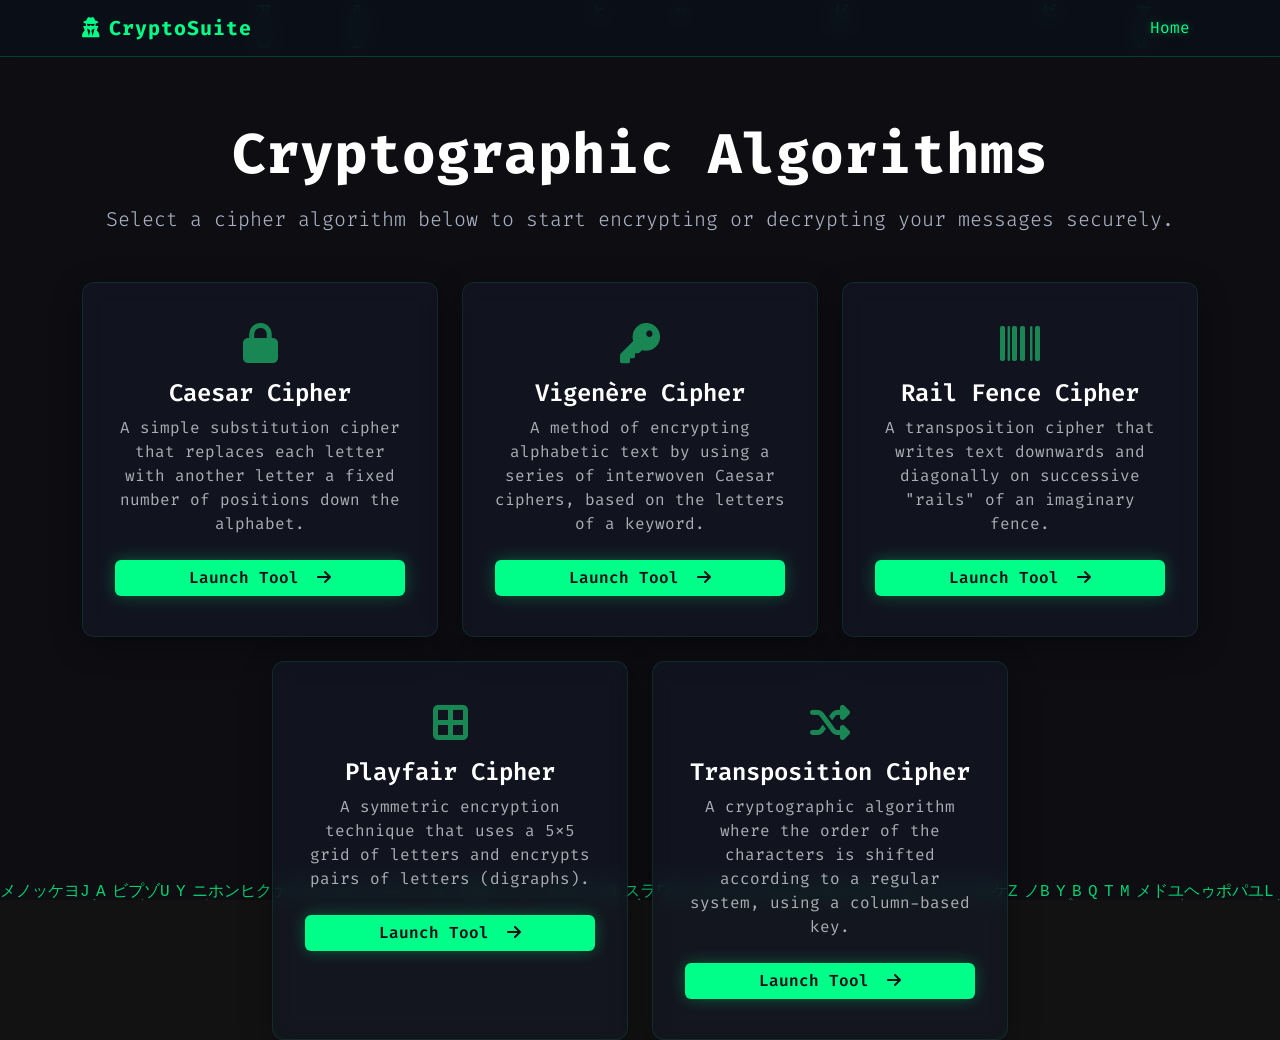
==== Lab_02/web/index.html @ 9fda693c "Web Interface" ====
<!DOCTYPE html>
<html lang="en" data-bs-theme="dark">
<head>
    <meta charset="UTF-8">
    <meta name="viewport" content="width=device-width, initial-scale=1.0">
    <title>CryptoSuite | Cipher Algorithms</title>
    <!-- Bootstrap CSS -->
    <link href="https://cdn.jsdelivr.net/npm/bootstrap@5.3.2/dist/css/bootstrap.min.css" rel="stylesheet">
    <link rel="stylesheet" href="style.css">
    <!-- FontAwesome -->
    <link rel="stylesheet" href="https://cdnjs.cloudflare.com/ajax/libs/font-awesome/6.4.2/css/all.min.css">
</head>
<body>
<canvas id="matrix-bg" style="position: fixed; top: 0; left: 0; width: 100vw; height: 100vh; z-index: -1; pointer-events: none;"></canvas>

<nav class="navbar navbar-expand-lg sticky-top">
    <div class="container">
        <a class="navbar-brand" href="index.html">
            <i class="fa-solid fa-user-secret me-2"></i>CryptoSuite
        </a>
        <button class="navbar-toggler" type="button" data-bs-toggle="collapse" data-bs-target="#navbarNav">
            <span class="navbar-toggler-icon"></span>
        </button>
        <div class="collapse navbar-collapse" id="navbarNav">
            <ul class="navbar-nav ms-auto">
                <li class="nav-item">
                    <a class="nav-link active" href="index.html">Home</a>
                </li>
            </ul>
        </div>
    </div>
</nav>

<div class="container mt-5 pt-3">
    <div class="text-center mb-5">
        <h1 class="display-4 text-white fw-bold mb-3">Cryptographic Algorithms</h1>
        <p class="lead">Select a cipher algorithm below to start encrypting or decrypting your messages securely.</p>
    </div>

    <div class="row g-4">
        <!-- Caesar -->
        <div class="col-md-6 col-lg-4">
            <div class="card h-100 px-3 py-4 text-center">
                <div class="card-body">
                    <i class="fa-solid fa-lock text-success fs-1 mb-3"></i>
                    <h5 class="card-title fs-4">Caesar Cipher</h5>
                    <p class="card-text text-muted mb-4">A simple substitution cipher that replaces each letter with another letter a fixed number of positions down the alphabet.</p>
                    <a href="caesar.html" class="btn btn-primary w-100">Launch Tool <i class="fa-solid fa-arrow-right ms-2"></i></a>
                </div>
            </div>
        </div>
        <!-- Vigenere -->
        <div class="col-md-6 col-lg-4">
            <div class="card h-100 px-3 py-4 text-center">
                <div class="card-body">
                    <i class="fa-solid fa-key text-success fs-1 mb-3"></i>
                    <h5 class="card-title fs-4">Vigenère Cipher</h5>
                    <p class="card-text text-muted mb-4">A method of encrypting alphabetic text by using a series of interwoven Caesar ciphers, based on the letters of a keyword.</p>
                    <a href="vigenere.html" class="btn btn-primary w-100">Launch Tool <i class="fa-solid fa-arrow-right ms-2"></i></a>
                </div>
            </div>
        </div>
        <!-- Rail Fence -->
        <div class="col-md-6 col-lg-4">
            <div class="card h-100 px-3 py-4 text-center">
                <div class="card-body">
                    <i class="fa-solid fa-barcode text-success fs-1 mb-3"></i>
                    <h5 class="card-title fs-4">Rail Fence Cipher</h5>
                    <p class="card-text text-muted mb-4">A transposition cipher that writes text downwards and diagonally on successive "rails" of an imaginary fence.</p>
                    <a href="railfence.html" class="btn btn-primary w-100">Launch Tool <i class="fa-solid fa-arrow-right ms-2"></i></a>
                </div>
            </div>
        </div>
        <!-- Playfair -->
        <div class="col-md-6 col-lg-4 offset-lg-2">
            <div class="card h-100 px-3 py-4 text-center">
                <div class="card-body">
                    <i class="fa-solid fa-border-all text-success fs-1 mb-3"></i>
                    <h5 class="card-title fs-4">Playfair Cipher</h5>
                    <p class="card-text text-muted mb-4">A symmetric encryption technique that uses a 5x5 grid of letters and encrypts pairs of letters (digraphs).</p>
                    <a href="playfair.html" class="btn btn-primary w-100">Launch Tool <i class="fa-solid fa-arrow-right ms-2"></i></a>
                </div>
            </div>
        </div>
        <!-- Transposition -->
        <div class="col-md-6 col-lg-4">
            <div class="card h-100 px-3 py-4 text-center">
                <div class="card-body">
                    <i class="fa-solid fa-shuffle text-success fs-1 mb-3"></i>
                    <h5 class="card-title fs-4">Transposition Cipher</h5>
                    <p class="card-text text-muted mb-4">A cryptographic algorithm where the order of the characters is shifted according to a regular system, using a column-based key.</p>
                    <a href="transposition.html" class="btn btn-primary w-100">Launch Tool <i class="fa-solid fa-arrow-right ms-2"></i></a>
                </div>
            </div>
        </div>
    </div>
</div>

<script src="https://cdn.jsdelivr.net/npm/bootstrap@5.3.2/dist/js/bootstrap.bundle.min.js"></script>
<script src="main.js"></script>
</body>
</html>
---- Lab_02/web/style.css ----
@import url('https://fonts.googleapis.com/css2?family=Fira+Code:wght@400;500;700&display=swap');

body {
    background-color: transparent;
    color: #a9b2c3;
    font-family: 'Fira Code', monospace;
    min-height: 100vh;
}

.navbar {
    background: rgba(11, 15, 25, 0.8) !important;
    backdrop-filter: blur(10px);
    border-bottom: 1px solid rgba(0, 255, 136, 0.2);
}

.navbar-brand {
    color: #00ff88 !important;
    font-weight: 700;
    letter-spacing: 1px;
}

.nav-link {
    color: #a9b2c3 !important;
    transition: all 0.3s ease;
}

.nav-link:hover, .nav-link.active {
    color: #00ff88 !important;
    text-shadow: 0 0 10px rgba(0, 255, 136, 0.4);
}

.card {
    background: rgba(20, 25, 40, 0.6);
    border: 1px solid rgba(0, 255, 136, 0.1);
    backdrop-filter: blur(10px);
    border-radius: 12px;
    box-shadow: 0 8px 32px rgba(0, 0, 0, 0.3);
    transition: transform 0.3s ease, box-shadow 0.3s ease;
}

.card:hover {
    transform: translateY(-5px);
    box-shadow: 0 12px 40px rgba(0, 255, 136, 0.15);
    border-color: rgba(0, 255, 136, 0.3);
}

.card-title {
    color: #ffffff;
    font-weight: 600;
}

.form-control, .form-select {
    background-color: #121622 !important;
    border: 1px solid #2a3142 !important;
    color: #00ff88 !important;
    font-family: 'Fira Code', monospace;
}

.form-control:focus, .form-select:focus {
    box-shadow: 0 0 0 0.25rem rgba(0, 255, 136, 0.25) !important;
    border-color: #00ff88 !important;
}

.btn-primary {
    background-color: #00ff88;
    color: #0b0f19;
    border: none;
    font-weight: 600;
    box-shadow: 0 0 15px rgba(0, 255, 136, 0.3);
    transition: all 0.3s ease;
}

.btn-primary:hover {
    background-color: #00cc6a;
    color: #0b0f19;
    box-shadow: 0 0 25px rgba(0, 255, 136, 0.5);
    transform: scale(1.02);
}

.btn-secondary {
    background-color: transparent;
    border: 1px solid #00ff88;
    color: #00ff88;
    font-weight: 600;
    transition: all 0.3s ease;
}

.btn-secondary:hover {
    background-color: rgba(0, 255, 136, 0.1);
    color: #00ff88;
}

.matrix-grid {
    display: grid;
    grid-template-columns: repeat(5, 1fr);
    gap: 8px;
    margin-top: 20px;
    max-width: 300px;
    margin-left: auto;
    margin-right: auto;
}

.matrix-cell {
    background: #121622;
    border: 1px solid rgba(0, 255, 136, 0.3);
    border-radius: 6px;
    padding: 15px;
    text-align: center;
    color: #00ff88;
    font-size: 1.2rem;
    font-weight: bold;
    text-transform: uppercase;
}
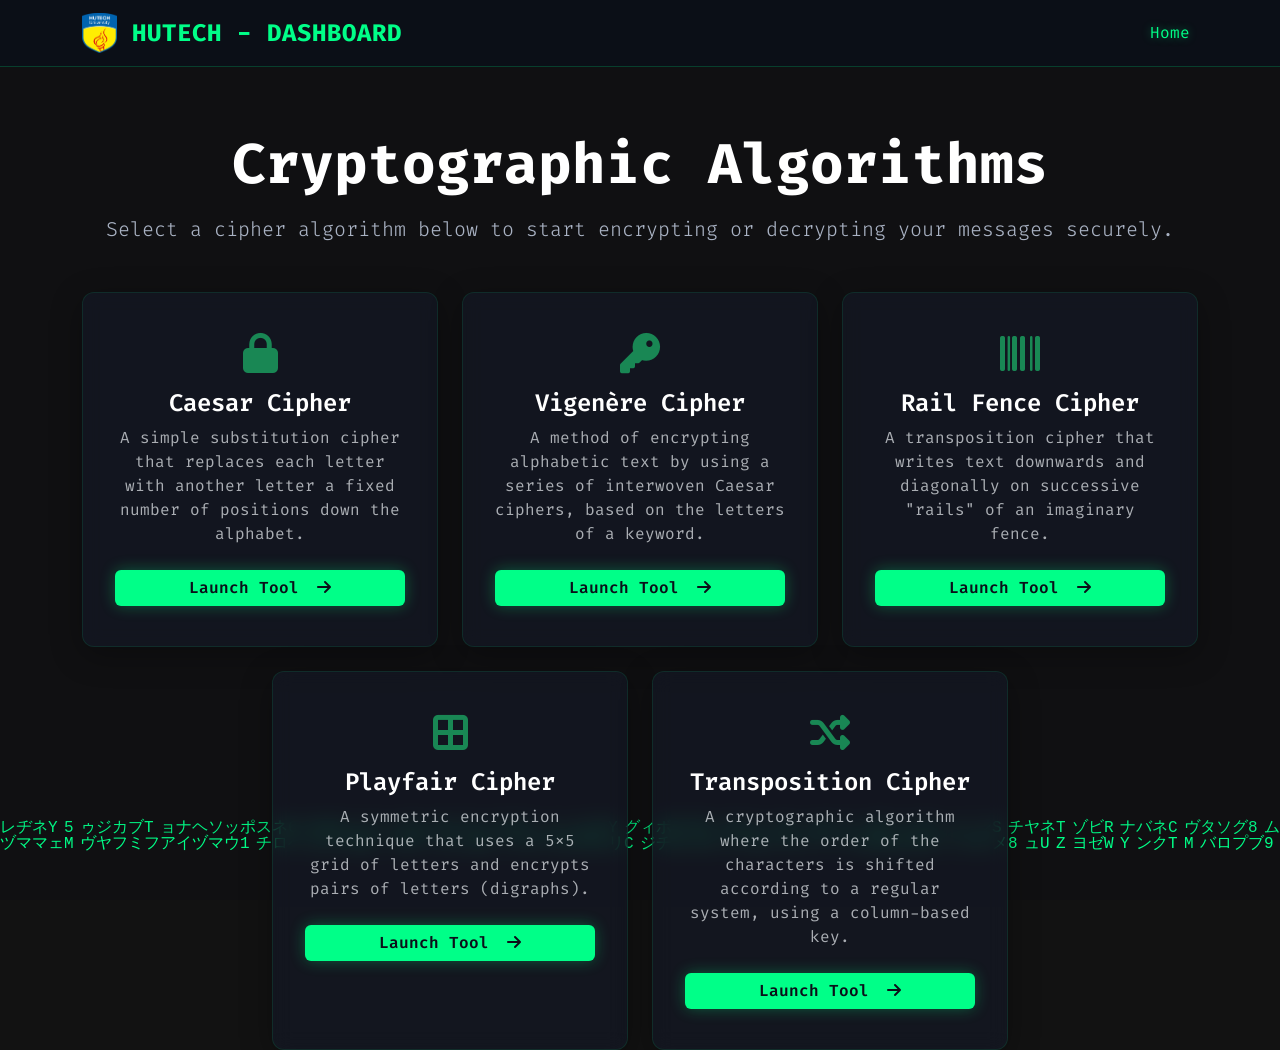
==== commit dd0c28c1: "update logo && animation" ====
--- a/Lab_02/web/index.html
+++ b/Lab_02/web/index.html
@@ -1,5 +1,6 @@
 <!DOCTYPE html>
 <html lang="en" data-bs-theme="dark">
+
 <head>
     <meta charset="UTF-8">
     <meta name="viewport" content="width=device-width, initial-scale=1.0">
@@ -10,94 +11,108 @@
     <!-- FontAwesome -->
     <link rel="stylesheet" href="https://cdnjs.cloudflare.com/ajax/libs/font-awesome/6.4.2/css/all.min.css">
 </head>
+
 <body>
-<canvas id="matrix-bg" style="position: fixed; top: 0; left: 0; width: 100vw; height: 100vh; z-index: -1; pointer-events: none;"></canvas>
+    <canvas id="matrix-bg"
+        style="position: fixed; top: 0; left: 0; width: 100vw; height: 100vh; z-index: -1; pointer-events: none;"></canvas>
 
-<nav class="navbar navbar-expand-lg sticky-top">
-    <div class="container">
-        <a class="navbar-brand" href="index.html">
-            <i class="fa-solid fa-user-secret me-2"></i>CryptoSuite
-        </a>
-        <button class="navbar-toggler" type="button" data-bs-toggle="collapse" data-bs-target="#navbarNav">
-            <span class="navbar-toggler-icon"></span>
-        </button>
-        <div class="collapse navbar-collapse" id="navbarNav">
-            <ul class="navbar-nav ms-auto">
-                <li class="nav-item">
-                    <a class="nav-link active" href="index.html">Home</a>
-                </li>
-            </ul>
+    <nav class="navbar navbar-expand-lg sticky-top">
+        <div class="container">
+            <a class="navbar-brand d-flex align-items-center" href="index.html">
+                <img src="logo-hutech.webp" alt="HUTECH Logo" style="height: 40px; margin-right: 15px;">
+                <span class="fs-4 fw-bold">HUTECH - DASHBOARD</span>
+            </a>
+            <button class="navbar-toggler" type="button" data-bs-toggle="collapse" data-bs-target="#navbarNav">
+                <span class="navbar-toggler-icon"></span>
+            </button>
+            <div class="collapse navbar-collapse" id="navbarNav">
+                <ul class="navbar-nav ms-auto">
+                    <li class="nav-item">
+                        <a class="nav-link active" href="index.html">Home</a>
+                    </li>
+                </ul>
+            </div>
         </div>
-    </div>
-</nav>
+    </nav>
 
-<div class="container mt-5 pt-3">
-    <div class="text-center mb-5">
-        <h1 class="display-4 text-white fw-bold mb-3">Cryptographic Algorithms</h1>
-        <p class="lead">Select a cipher algorithm below to start encrypting or decrypting your messages securely.</p>
-    </div>
+    <div class="container mt-5 pt-3">
+        <div class="text-center mb-5">
+            <h1 class="display-4 text-white fw-bold mb-3">Cryptographic Algorithms</h1>
+            <p class="lead">Select a cipher algorithm below to start encrypting or decrypting your messages securely.
+            </p>
+        </div>
 
-    <div class="row g-4">
-        <!-- Caesar -->
-        <div class="col-md-6 col-lg-4">
-            <div class="card h-100 px-3 py-4 text-center">
-                <div class="card-body">
-                    <i class="fa-solid fa-lock text-success fs-1 mb-3"></i>
-                    <h5 class="card-title fs-4">Caesar Cipher</h5>
-                    <p class="card-text text-muted mb-4">A simple substitution cipher that replaces each letter with another letter a fixed number of positions down the alphabet.</p>
-                    <a href="caesar.html" class="btn btn-primary w-100">Launch Tool <i class="fa-solid fa-arrow-right ms-2"></i></a>
+        <div class="row g-4">
+            <!-- Caesar -->
+            <div class="col-md-6 col-lg-4">
+                <div class="card h-100 px-3 py-4 text-center">
+                    <div class="card-body">
+                        <i class="fa-solid fa-lock text-success fs-1 mb-3"></i>
+                        <h5 class="card-title fs-4">Caesar Cipher</h5>
+                        <p class="card-text text-muted mb-4">A simple substitution cipher that replaces each letter with
+                            another letter a fixed number of positions down the alphabet.</p>
+                        <a href="caesar.html" class="btn btn-primary w-100">Launch Tool <i
+                                class="fa-solid fa-arrow-right ms-2"></i></a>
+                    </div>
                 </div>
             </div>
-        </div>
-        <!-- Vigenere -->
-        <div class="col-md-6 col-lg-4">
-            <div class="card h-100 px-3 py-4 text-center">
-                <div class="card-body">
-                    <i class="fa-solid fa-key text-success fs-1 mb-3"></i>
-                    <h5 class="card-title fs-4">Vigenère Cipher</h5>
-                    <p class="card-text text-muted mb-4">A method of encrypting alphabetic text by using a series of interwoven Caesar ciphers, based on the letters of a keyword.</p>
-                    <a href="vigenere.html" class="btn btn-primary w-100">Launch Tool <i class="fa-solid fa-arrow-right ms-2"></i></a>
+            <!-- Vigenere -->
+            <div class="col-md-6 col-lg-4">
+                <div class="card h-100 px-3 py-4 text-center">
+                    <div class="card-body">
+                        <i class="fa-solid fa-key text-success fs-1 mb-3"></i>
+                        <h5 class="card-title fs-4">Vigenère Cipher</h5>
+                        <p class="card-text text-muted mb-4">A method of encrypting alphabetic text by using a series of
+                            interwoven Caesar ciphers, based on the letters of a keyword.</p>
+                        <a href="vigenere.html" class="btn btn-primary w-100">Launch Tool <i
+                                class="fa-solid fa-arrow-right ms-2"></i></a>
+                    </div>
                 </div>
             </div>
-        </div>
-        <!-- Rail Fence -->
-        <div class="col-md-6 col-lg-4">
-            <div class="card h-100 px-3 py-4 text-center">
-                <div class="card-body">
-                    <i class="fa-solid fa-barcode text-success fs-1 mb-3"></i>
-                    <h5 class="card-title fs-4">Rail Fence Cipher</h5>
-                    <p class="card-text text-muted mb-4">A transposition cipher that writes text downwards and diagonally on successive "rails" of an imaginary fence.</p>
-                    <a href="railfence.html" class="btn btn-primary w-100">Launch Tool <i class="fa-solid fa-arrow-right ms-2"></i></a>
+            <!-- Rail Fence -->
+            <div class="col-md-6 col-lg-4">
+                <div class="card h-100 px-3 py-4 text-center">
+                    <div class="card-body">
+                        <i class="fa-solid fa-barcode text-success fs-1 mb-3"></i>
+                        <h5 class="card-title fs-4">Rail Fence Cipher</h5>
+                        <p class="card-text text-muted mb-4">A transposition cipher that writes text downwards and
+                            diagonally on successive "rails" of an imaginary fence.</p>
+                        <a href="railfence.html" class="btn btn-primary w-100">Launch Tool <i
+                                class="fa-solid fa-arrow-right ms-2"></i></a>
+                    </div>
                 </div>
             </div>
-        </div>
-        <!-- Playfair -->
-        <div class="col-md-6 col-lg-4 offset-lg-2">
-            <div class="card h-100 px-3 py-4 text-center">
-                <div class="card-body">
-                    <i class="fa-solid fa-border-all text-success fs-1 mb-3"></i>
-                    <h5 class="card-title fs-4">Playfair Cipher</h5>
-                    <p class="card-text text-muted mb-4">A symmetric encryption technique that uses a 5x5 grid of letters and encrypts pairs of letters (digraphs).</p>
-                    <a href="playfair.html" class="btn btn-primary w-100">Launch Tool <i class="fa-solid fa-arrow-right ms-2"></i></a>
+            <!-- Playfair -->
+            <div class="col-md-6 col-lg-4 offset-lg-2">
+                <div class="card h-100 px-3 py-4 text-center">
+                    <div class="card-body">
+                        <i class="fa-solid fa-border-all text-success fs-1 mb-3"></i>
+                        <h5 class="card-title fs-4">Playfair Cipher</h5>
+                        <p class="card-text text-muted mb-4">A symmetric encryption technique that uses a 5x5 grid of
+                            letters and encrypts pairs of letters (digraphs).</p>
+                        <a href="playfair.html" class="btn btn-primary w-100">Launch Tool <i
+                                class="fa-solid fa-arrow-right ms-2"></i></a>
+                    </div>
                 </div>
             </div>
-        </div>
-        <!-- Transposition -->
-        <div class="col-md-6 col-lg-4">
-            <div class="card h-100 px-3 py-4 text-center">
-                <div class="card-body">
-                    <i class="fa-solid fa-shuffle text-success fs-1 mb-3"></i>
-                    <h5 class="card-title fs-4">Transposition Cipher</h5>
-                    <p class="card-text text-muted mb-4">A cryptographic algorithm where the order of the characters is shifted according to a regular system, using a column-based key.</p>
-                    <a href="transposition.html" class="btn btn-primary w-100">Launch Tool <i class="fa-solid fa-arrow-right ms-2"></i></a>
+            <!-- Transposition -->
+            <div class="col-md-6 col-lg-4">
+                <div class="card h-100 px-3 py-4 text-center">
+                    <div class="card-body">
+                        <i class="fa-solid fa-shuffle text-success fs-1 mb-3"></i>
+                        <h5 class="card-title fs-4">Transposition Cipher</h5>
+                        <p class="card-text text-muted mb-4">A cryptographic algorithm where the order of the characters
+                            is shifted according to a regular system, using a column-based key.</p>
+                        <a href="transposition.html" class="btn btn-primary w-100">Launch Tool <i
+                                class="fa-solid fa-arrow-right ms-2"></i></a>
+                    </div>
                 </div>
             </div>
         </div>
     </div>
-</div>
 
-<script src="https://cdn.jsdelivr.net/npm/bootstrap@5.3.2/dist/js/bootstrap.bundle.min.js"></script>
-<script src="main.js"></script>
+    <script src="https://cdn.jsdelivr.net/npm/bootstrap@5.3.2/dist/js/bootstrap.bundle.min.js"></script>
+    <script src="main.js"></script>
 </body>
-</html>
 
+</html>
--- a/Lab_02/web/style.css
+++ b/Lab_02/web/style.css
@@ -24,7 +24,8 @@
     transition: all 0.3s ease;
 }
 
-.nav-link:hover, .nav-link.active {
+.nav-link:hover,
+.nav-link.active {
     color: #00ff88 !important;
     text-shadow: 0 0 10px rgba(0, 255, 136, 0.4);
 }
@@ -49,14 +50,16 @@
     font-weight: 600;
 }
 
-.form-control, .form-select {
+.form-control,
+.form-select {
     background-color: #121622 !important;
     border: 1px solid #2a3142 !important;
     color: #00ff88 !important;
     font-family: 'Fira Code', monospace;
 }
 
-.form-control:focus, .form-select:focus {
+.form-control:focus,
+.form-select:focus {
     box-shadow: 0 0 0 0.25rem rgba(0, 255, 136, 0.25) !important;
     border-color: #00ff88 !important;
 }
@@ -111,3 +114,79 @@
     font-weight: bold;
     text-transform: uppercase;
 }
+
+/* Windows Error Popup Style */
+.hacker-popup {
+    position: fixed;
+    width: 300px;
+    background-color: #ece9d8;
+    border: 3px solid #0054e3;
+    border-top-width: 0;
+    font-family: 'Tahoma', sans-serif;
+    color: black;
+    z-index: 9999;
+    box-shadow: 2px 2px 10px rgba(0, 0, 0, 0.5);
+    user-select: none;
+}
+
+.hacker-popup-header {
+    background: linear-gradient(to right, #0058e6 0%, #3a93ff 100%);
+    color: white;
+    padding: 3px 5px;
+    font-weight: bold;
+    font-size: 13px;
+    display: flex;
+    justify-content: space-between;
+    align-items: center;
+    border: 1px solid white;
+}
+
+.hacker-popup-close {
+    background-color: #e24236;
+    color: white;
+    border: 1px solid white;
+    font-weight: bold;
+    width: 20px;
+    height: 20px;
+    line-height: 15px;
+    padding: 0;
+    cursor: default;
+}
+
+.hacker-popup-body {
+    padding: 20px;
+    display: flex;
+    align-items: center;
+    background-color: #fff;
+    border: 1px solid #0054e3;
+    border-top: none;
+    border-bottom: none;
+}
+
+.hacker-popup-icon {
+    font-size: 30px;
+    margin-right: 15px;
+    color: #ffcc00;
+}
+
+.hacker-popup-message {
+    font-size: 14px;
+}
+
+.hacker-popup-footer {
+    background-color: #ece9d8;
+    padding: 10px;
+    text-align: center;
+    border: 1px solid #0054e3;
+    border-top: none;
+}
+
+.hacker-popup-btn {
+    padding: 3px 25px;
+    border: 1px solid #8e8f8f;
+    background-color: #ffffff;
+    color: #000000;
+    font-weight: 900;
+    box-shadow: inset -1px -1px 3px rgba(0, 0, 0, 0.2), inset 1px 1px 3px rgba(255, 255, 255, 0.8);
+    cursor: default;
+}
